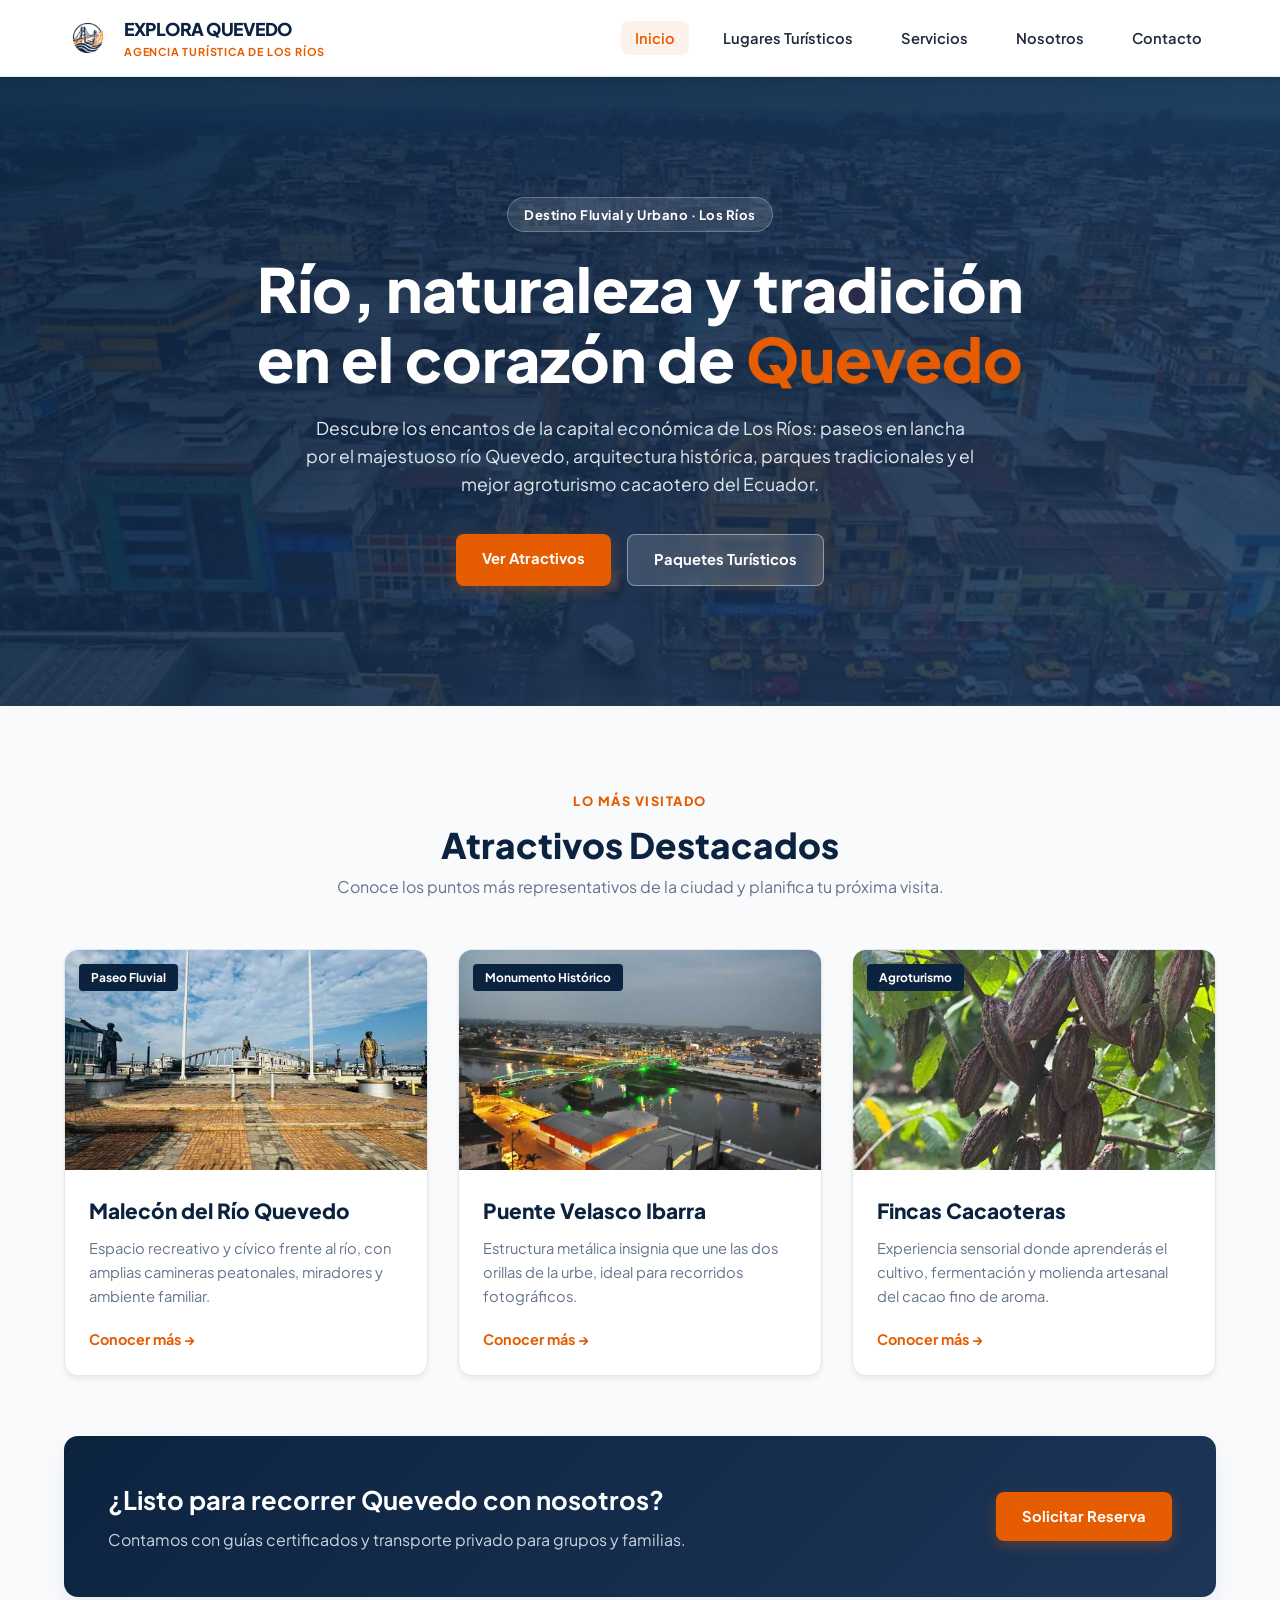
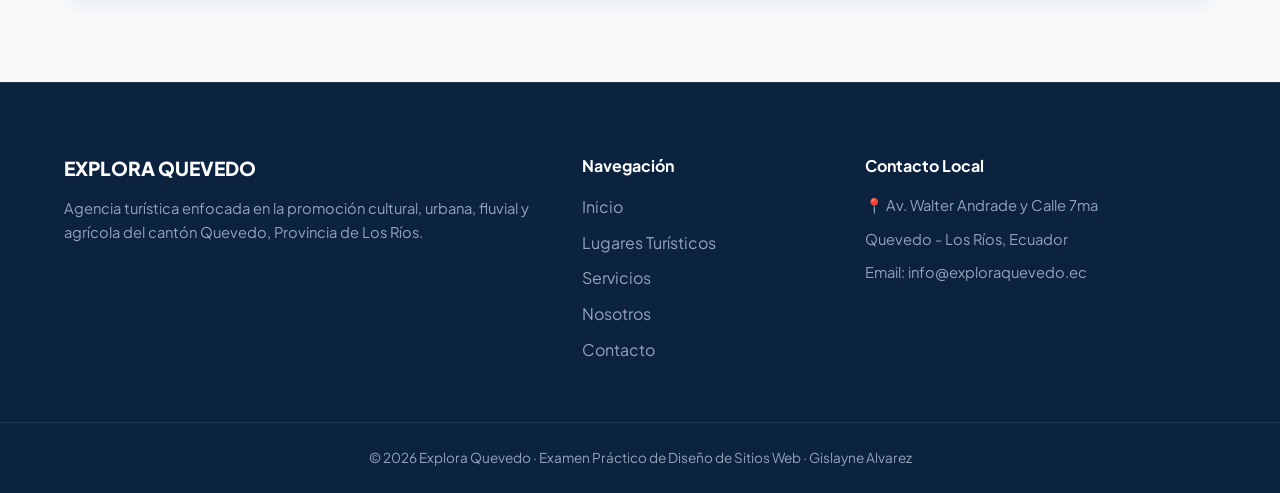
==== index.html @ 066ccd41 "Publicacion de pagina - Gislayne Alvarez" ====
<!DOCTYPE html>
<html lang="es">
<head>
  <meta charset="UTF-8">
  <meta name="viewport" content="width=device-width, initial-scale=1.0">
  <title>Explora Quevedo | Agencia de Turismo</title>
  <link rel="icon" type="image/png" href="images/logo.png">
  <link rel="stylesheet" href="css/styles.css">
  <link rel="preconnect" href="https://fonts.googleapis.com">
  <link rel="preconnect" href="https://fonts.gstatic.com" crossorigin>
  <link href="https://fonts.googleapis.com/css2?family=Plus+Jakarta+Sans:wght@400;500;600;700;800&display=swap" rel="stylesheet">
</head>
<body class="page-home">

  <!-- CABECERA PRINCIPAL Y MENÚ DE NAVEGACIÓN -->
  <header class="header-main">
    <div class="header-container">
      <a href="index.html" class="brand-link">
        <img src="images/logo.png" alt="Explora Quevedo Logo" class="brand-logo">
        <div class="brand-info">
          <span class="brand-title">EXPLORA QUEVEDO</span>
          <span class="brand-subtitle">AGENCIA TURÍSTICA DE LOS RÍOS</span>
        </div>
      </a>

      <nav class="nav-principal">
        <ul class="nav-list">
          <li><a href="index.html" class="nav-link active">Inicio</a></li>
          <li><a href="destinos.html" class="nav-link">Lugares Turísticos</a></li>
          <li><a href="servicios.html" class="nav-link">Servicios</a></li>
          <li><a href="nosotros.html" class="nav-link">Nosotros</a></li>
          <li><a href="contacto.html" class="nav-link">Contacto</a></li>
        </ul>
      </nav>
    </div>
  </header>

  <main>
    <!-- SECCIÓN HERO -->
    <section class="hero-section">
      <div class="hero-content">
        <span class="hero-tag">Destino Fluvial y Urbano · Los Ríos</span>
        <h1 class="hero-title">Río, naturaleza y tradición en el corazón de <span>Quevedo</span></h1>
        <p class="hero-description">
          Descubre los encantos de la capital económica de Los Ríos: paseos en lancha por el majestuoso río Quevedo, arquitectura histórica, parques tradicionales y el mejor agroturismo cacaotero del Ecuador.
        </p>
        <div class="hero-buttons">
          <a href="destinos.html" class="btn-primary">Ver Atractivos</a>
          <a href="servicios.html" class="btn-secondary">Paquetes Turísticos</a>
        </div>
      </div>
    </section>

    <!-- SECCIÓN DE ATRACTIVOS DESTACADOS -->
    <section class="featured-section">
      <div class="container">
        <div class="section-heading text-center">
          <span class="heading-tag">Lo más visitado</span>
          <h2>Atractivos Destacados</h2>
          <p>Conoce los puntos más representativos de la ciudad y planifica tu próxima visita.</p>
        </div>

        <div class="cards-grid">
          <!-- CARD 1 -->
          <article class="card-item">
            <div class="card-image-box">
              <img src="images/destino1.webp" alt="Malecón del Río Quevedo">
              <span class="badge-category">Paseo Fluvial</span>
            </div>
            <div class="card-body">
              <h3>Malecón del Río Quevedo</h3>
              <p>Espacio recreativo y cívico frente al río, con amplias camineras peatonales, miradores y ambiente familiar.</p>
              <a href="destinos.html" class="card-action-link">Conocer más &rarr;</a>
            </div>
          </article>

          <!-- CARD 2 -->
          <article class="card-item">
            <div class="card-image-box">
              <img src="images/destino2.webp" alt="Puente Velasco Ibarra">
              <span class="badge-category">Monumento Histórico</span>
            </div>
            <div class="card-body">
              <h3>Puente Velasco Ibarra</h3>
              <p>Estructura metálica insignia que une las dos orillas de la urbe, ideal para recorridos fotográficos.</p>
              <a href="destinos.html" class="card-action-link">Conocer más &rarr;</a>
            </div>
          </article>

          <!-- CARD 3 -->
          <article class="card-item">
            <div class="card-image-box">
              <img src="images/destino6.webp" alt="Fincas Cacaoteras">
              <span class="badge-category">Agroturismo</span>
            </div>
            <div class="card-body">
              <h3>Fincas Cacaoteras</h3>
              <p>Experiencia sensorial donde aprenderás el cultivo, fermentación y molienda artesanal del cacao fino de aroma.</p>
              <a href="destinos.html" class="card-action-link">Conocer más &rarr;</a>
            </div>
          </article>
        </div>

        <!-- LLAMADO A LA ACCIÓN (CTA) -->
        <div class="cta-banner">
          <div class="cta-text">
            <h3>¿Listo para recorrer Quevedo con nosotros?</h3>
            <p>Contamos con guías certificados y transporte privado para grupos y familias.</p>
          </div>
          <a href="contacto.html" class="btn-primary">Solicitar Reserva</a>
        </div>
      </div>
    </section>
  </main>

  <!-- PIE DE PÁGINA (FOOTER) -->
  <footer class="footer-main">
    <div class="container footer-grid">
      <div class="footer-col">
        <h4 class="footer-title">EXPLORA QUEVEDO</h4>
        <p>Agencia turística enfocada en la promoción cultural, urbana, fluvial y agrícola del cantón Quevedo, Provincia de Los Ríos.</p>
      </div>

      <div class="footer-col">
        <h5>Navegación</h5>
        <ul class="footer-links">
          <li><a href="index.html">Inicio</a></li>
          <li><a href="destinos.html">Lugares Turísticos</a></li>
          <li><a href="servicios.html">Servicios</a></li>
          <li><a href="nosotros.html">Nosotros</a></li>
          <li><a href="contacto.html">Contacto</a></li>
        </ul>
      </div>

      <div class="footer-col">
        <h5>Contacto Local</h5>
        <p>📍 Av. Walter Andrade y Calle 7ma</p>
        <p>Quevedo - Los Ríos, Ecuador</p>
        <p>Email: info@exploraquevedo.ec</p>
      </div>
    </div>

    <div class="footer-bottom">
      <div class="container">
        <p>&copy; 2026 Explora Quevedo · Examen Práctico de Diseño de Sitios Web · Gislayne Alvarez</p>
      </div>
    </div>
  </footer>

</body>
</html>
---- css/styles.css ----
/* ===================================================
   VARIABLES GLOBALES (EXPLORA QUEVEDO - TURISMO FLUVIAL)
   =================================================== */
:root {
  --primary-color: #0c2340;       /* Azul marino profundo fluvial */
  --primary-light: #1d3557;       /* Azul intermedio */
  --accent-color: #e65c00;        /* Naranja solar tropical */
  --accent-hover: #cf4f00;        /* Naranja oscuro para hover */
  --bg-page: #f8fafc;             /* Fondo gris claro limpio */
  --bg-white: #ffffff;            /* Blanco puro para tarjetas */
  --text-main: #1e293b;           /* Texto principal oscuro */
  --text-muted: #64748b;          /* Texto secundario atenuado */
  --border-color: #e2e8f0;        /* Bordes sutiles */
  --shadow-sm: 0 4px 6px -1px rgba(0, 0, 0, 0.07);
  --shadow-md: 0 10px 25px -3px rgba(12, 35, 64, 0.08);
  --shadow-lg: 0 20px 35px -4px rgba(12, 35, 64, 0.12);
  --radius-sm: 8px;
  --radius-md: 14px;
  --radius-lg: 20px;
  --font-family: 'Plus Jakarta Sans', system-ui, -apple-system, sans-serif;
  --transition: all 0.3s cubic-bezier(0.2, 0.8, 0.2, 1);
}

/* ===================================================
   RESET Y MODELO DE CAJA (BOX MODEL)
   =================================================== */
*, *::before, *::after {
  box-sizing: border-box;
  margin: 0;
  padding: 0;
}

html {
  scroll-behavior: smooth;
}

body {
  font-family: var(--font-family);
  background-color: var(--bg-page);
  color: var(--text-main);
  line-height: 1.6;
  overflow-x: hidden;
}

img {
  max-width: 100%;
  height: auto;
  display: block;
}

a {
  text-decoration: none;
  color: inherit;
  transition: var(--transition);
}

ul {
  list-style: none;
}

.container {
  width: 90%;
  max-width: 1200px;
  margin-left: auto;
  margin-right: auto;
}

.text-center {
  text-align: center;
}

/* ===================================================
   ENCABEZADO Y NAVEGACIÓN (FLEXBOX)
   =================================================== */
.header-main {
  background-color: var(--bg-white);
  border-bottom: 1px solid var(--border-color);
  position: sticky;
  top: 0;
  z-index: 1000;
  box-shadow: var(--shadow-sm);
}

.header-container {
  max-width: 1200px;
  margin: 0 auto;
  padding: 14px 24px;
  display: flex;
  justify-content: space-between;
  align-items: center;
}

.brand-link {
  display: flex;
  align-items: center;
  gap: 12px;
}

.brand-logo {
  width: 48px;
  height: 48px;
  object-fit: contain;
  transition: transform 0.3s ease;
}

.brand-link:hover .brand-logo {
  transform: scale(1.08) rotate(-2deg);
}

.brand-info {
  display: flex;
  flex-direction: column;
}

.brand-title {
  font-size: 1.1rem;
  font-weight: 800;
  color: var(--primary-color);
  letter-spacing: -0.5px;
}

.brand-subtitle {
  font-size: 0.68rem;
  font-weight: 700;
  color: var(--accent-color);
  letter-spacing: 0.8px;
}

.nav-list {
  display: flex;
  align-items: center;
  gap: 20px;
}

.nav-link {
  font-size: 0.92rem;
  font-weight: 600;
  color: var(--text-main);
  padding: 8px 14px;
  border-radius: var(--radius-sm);
}

.nav-link:hover,
.nav-link.active {
  color: var(--accent-color);
  background-color: rgba(230, 92, 0, 0.08);
}

/* ===================================================
   BOTONES REUTILIZABLES
   =================================================== */
.btn-primary {
  display: inline-block;
  background-color: var(--accent-color);
  color: var(--bg-white);
  font-weight: 700;
  font-size: 0.92rem;
  padding: 13px 26px;
  border-radius: var(--radius-sm);
  border: none;
  cursor: pointer;
  box-shadow: 0 4px 14px rgba(230, 92, 0, 0.3);
  transition: var(--transition);
}

.btn-primary:hover {
  background-color: var(--accent-hover);
  transform: translateY(-2px);
  box-shadow: 0 6px 18px rgba(230, 92, 0, 0.4);
}

.btn-secondary {
  display: inline-block;
  background-color: rgba(255, 255, 255, 0.15);
  color: var(--bg-white);
  border: 1px solid rgba(255, 255, 255, 0.4);
  font-weight: 700;
  font-size: 0.92rem;
  padding: 13px 26px;
  border-radius: var(--radius-sm);
  backdrop-filter: blur(6px);
  transition: var(--transition);
}

.btn-secondary:hover {
  background-color: var(--bg-white);
  color: var(--primary-color);
  transform: translateY(-2px);
}

.btn-block {
  width: 100%;
  text-align: center;
}

/* ===================================================
   HERO EN INDEX (PÁGINA 1)
   =================================================== */
.hero-section {
  position: relative;
  background: 
    linear-gradient(135deg, rgba(12, 35, 64, 0.9) 0%, rgba(29, 53, 87, 0.85) 100%),
    url('../images/hero.webp') center/cover no-repeat;
  color: var(--bg-white);
  padding: 120px 20px;
  text-align: center;
  display: flex;
  justify-content: center;
  align-items: center;
}

.hero-content {
  max-width: 820px;
}

.hero-tag {
  display: inline-block;
  background-color: rgba(255, 255, 255, 0.12);
  border: 1px solid rgba(255, 255, 255, 0.25);
  padding: 6px 16px;
  border-radius: 30px;
  font-size: 0.82rem;
  font-weight: 700;
  letter-spacing: 0.5px;
  margin-bottom: 22px;
}

.hero-title {
  font-size: clamp(2.4rem, 5vw, 3.8rem);
  font-weight: 800;
  line-height: 1.15;
  margin-bottom: 20px;
}

.hero-title span {
  color: var(--accent-color);
}

.hero-description {
  font-size: 1.1rem;
  color: #e2e8f0;
  max-width: 680px;
  margin: 0 auto 36px auto;
}

.hero-buttons {
  display: flex;
  gap: 16px;
  justify-content: center;
  flex-wrap: wrap;
}

/* ===================================================
   SECCIONES Y ENCABEZADOS COMUNES
   =================================================== */
.page-banner {
  background: linear-gradient(135deg, var(--primary-color), var(--primary-light));
  color: var(--bg-white);
  padding: 70px 20px;
}

.page-banner h1 {
  font-size: clamp(2rem, 4vw, 2.8rem);
  font-weight: 800;
  margin: 8px 0 12px 0;
}

.page-banner p {
  color: #cbd5e1;
  max-width: 680px;
  margin: 0 auto;
  font-size: 1rem;
}

.section-heading {
  margin-bottom: 50px;
}

.heading-tag {
  font-size: 0.8rem;
  font-weight: 800;
  text-transform: uppercase;
  letter-spacing: 1.5px;
  color: var(--accent-color);
  display: block;
  margin-bottom: 6px;
}

.section-heading h2 {
  font-size: 2.2rem;
  font-weight: 800;
  color: var(--primary-color);
}

.section-heading p {
  color: var(--text-muted);
  font-size: 1rem;
}

/* ===================================================
   TARJETAS DESTACADAS EN INDEX (GRID)
   =================================================== */
.featured-section {
  padding: 85px 0;
}

.cards-grid {
  display: grid;
  grid-template-columns: repeat(auto-fit, minmax(320px, 1fr));
  gap: 30px;
  margin-bottom: 60px;
}

.card-item {
  background-color: var(--bg-white);
  border-radius: var(--radius-md);
  border: 1px solid var(--border-color);
  overflow: hidden;
  box-shadow: var(--shadow-sm);
  display: flex;
  flex-direction: column;
  transition: var(--transition);
}

.card-item:hover {
  transform: translateY(-6px);
  box-shadow: var(--shadow-md);
}

.card-image-box {
  height: 220px;
  position: relative;
  overflow: hidden;
}

.card-image-box img {
  width: 100%;
  height: 100%;
  object-fit: cover;
  transition: transform 0.4s ease;
}

.card-item:hover .card-image-box img {
  transform: scale(1.06);
}

.badge-category {
  position: absolute;
  top: 14px;
  left: 14px;
  background-color: var(--primary-color);
  color: var(--bg-white);
  font-size: 0.75rem;
  font-weight: 700;
  padding: 4px 12px;
  border-radius: 4px;
}

.card-body {
  padding: 24px;
  display: flex;
  flex-direction: column;
  flex-grow: 1;
}

.card-body h3 {
  font-size: 1.3rem;
  font-weight: 800;
  color: var(--primary-color);
  margin-bottom: 10px;
}

.card-body p {
  font-size: 0.92rem;
  color: var(--text-muted);
  margin-bottom: 20px;
  flex-grow: 1;
}

.card-action-link {
  font-weight: 700;
  font-size: 0.9rem;
  color: var(--accent-color);
  align-self: flex-start;
}

.card-action-link:hover {
  transform: translateX(4px);
}

/* BANNER CTA */
.cta-banner {
  background: linear-gradient(135deg, var(--primary-color), var(--primary-light));
  color: var(--bg-white);
  border-radius: var(--radius-md);
  padding: 44px;
  display: flex;
  justify-content: space-between;
  align-items: center;
  flex-wrap: wrap;
  gap: 20px;
  box-shadow: var(--shadow-md);
}

.cta-text h3 {
  font-size: 1.6rem;
  margin-bottom: 6px;
}

.cta-text p {
  color: #cbd5e1;
}

/* ===================================================
   DESTINOS (PÁGINA 2 - DESTINOS.HTML)
   =================================================== */
.places-section {
  padding: 85px 0;
}

.destinations-grid {
  display: grid;
  grid-template-columns: repeat(auto-fit, minmax(330px, 1fr));
  gap: 32px;
}

.destination-card {
  background-color: var(--bg-white);
  border-radius: var(--radius-md);
  border: 1px solid var(--border-color);
  overflow: hidden;
  box-shadow: var(--shadow-sm);
  display: flex;
  flex-direction: column;
  transition: var(--transition);
}

.destination-card:hover {
  transform: translateY(-6px);
  box-shadow: var(--shadow-md);
}

.dest-image-wrap {
  height: 230px;
  position: relative;
  overflow: hidden;
}

.dest-image-wrap img {
  width: 100%;
  height: 100%;
  object-fit: cover;
  transition: transform 0.4s ease;
}

.destination-card:hover .dest-image-wrap img {
  transform: scale(1.06);
}

.dest-badge {
  position: absolute;
  top: 14px;
  left: 14px;
  background-color: rgba(12, 35, 64, 0.88);
  color: var(--bg-white);
  font-size: 0.75rem;
  font-weight: 700;
  padding: 4px 10px;
  border-radius: 4px;
}

.dest-body {
  padding: 26px;
  display: flex;
  flex-direction: column;
  flex-grow: 1;
}

.dest-body h3 {
  font-size: 1.3rem;
  font-weight: 800;
  color: var(--primary-color);
  margin-bottom: 6px;
}

.dest-location {
  font-size: 0.85rem;
  color: var(--accent-color);
  margin-bottom: 12px;
}

.dest-desc {
  font-size: 0.92rem;
  color: var(--text-muted);
  line-height: 1.6;
  margin-bottom: 16px;
}

.dest-activity {
  background-color: #f1f5f9;
  border-left: 3px solid var(--primary-color);
  padding: 12px 14px;
  border-radius: 0 var(--radius-sm) var(--radius-sm) 0;
  font-size: 0.86rem;
  color: var(--text-main);
  margin-bottom: 22px;
}

.dest-btn {
  align-self: flex-start;
  padding: 10px 20px;
}

/* ===================================================
   SERVICIOS / PAQUETES (PÁGINA 3 - SERVICIOS.HTML)
   =================================================== */
.pricing-section {
  padding: 85px 0;
}

.services-grid {
  display: grid;
  grid-template-columns: repeat(auto-fit, minmax(260px, 1fr));
  gap: 28px;
}

.service-card {
  background-color: var(--bg-white);
  border-radius: var(--radius-md);
  border: 1px solid var(--border-color);
  box-shadow: var(--shadow-sm);
  display: flex;
  flex-direction: column;
  overflow: hidden;
  position: relative;
  transition: var(--transition);
}

.service-card:hover {
  transform: translateY(-8px);
  box-shadow: var(--shadow-lg);
}

.service-card.featured {
  border: 2px solid var(--accent-color);
}

.service-badge {
  position: absolute;
  top: 15px;
  right: -32px;
  background-color: var(--accent-color);
  color: var(--bg-white);
  font-size: 0.72rem;
  font-weight: 800;
  padding: 4px 34px;
  transform: rotate(45deg);
}

.service-header {
  padding: 30px 24px 20px 24px;
  border-bottom: 1px solid var(--border-color);
}

.service-category {
  font-size: 0.75rem;
  font-weight: 800;
  color: var(--accent-color);
  text-transform: uppercase;
  letter-spacing: 0.5px;
}

.service-header h3 {
  font-size: 1.28rem;
  font-weight: 800;
  color: var(--primary-color);
  margin: 6px 0 12px 0;
}

.price-box {
  display: flex;
  align-items: baseline;
  gap: 2px;
}

.price-box .currency {
  font-size: 1.2rem;
  font-weight: 700;
  color: var(--primary-color);
}

.price-box .amount {
  font-size: 2.2rem;
  font-weight: 800;
  color: var(--primary-color);
}

.price-box .unit {
  font-size: 0.85rem;
  color: var(--text-muted);
}

.service-body {
  padding: 24px;
  display: flex;
  flex-direction: column;
  flex-grow: 1;
  justify-content: space-between;
}

.service-desc {
  font-size: 0.88rem;
  color: var(--text-muted);
  margin-bottom: 20px;
}

.service-features {
  margin-bottom: 26px;
}

.service-features li {
  font-size: 0.88rem;
  margin-bottom: 10px;
  padding-left: 20px;
  position: relative;
}

.service-features li::before {
  content: '✓';
  position: absolute;
  left: 0;
  color: var(--accent-color);
  font-weight: 800;
}

.service-btn {
  display: block;
  text-align: center;
}

/* ===================================================
   NOSOTROS (PÁGINA 4 - NOSOTROS.HTML)
   =================================================== */
.about-section {
  padding: 85px 0;
}

.history-block {
  max-width: 860px;
  margin: 0 auto 65px auto;
  background-color: var(--bg-white);
  padding: 40px;
  border-radius: var(--radius-md);
  border: 1px solid var(--border-color);
  box-shadow: var(--shadow-sm);
}

.history-block h2 {
  font-size: 2.2rem;
  color: var(--primary-color);
  margin: 6px 0 18px 0;
}

.history-block p {
  color: var(--text-muted);
  font-size: 1rem;
  line-height: 1.7;
  margin-bottom: 16px;
}

.history-block p:last-child {
  margin-bottom: 0;
}

.pillars-grid {
  display: grid;
  grid-template-columns: repeat(auto-fit, minmax(300px, 1fr));
  gap: 30px;
}

.pillar-card {
  background-color: var(--bg-white);
  border-radius: var(--radius-md);
  border: 1px solid var(--border-color);
  padding: 35px 28px;
  box-shadow: var(--shadow-sm);
  transition: var(--transition);
}

.pillar-card:hover {
  transform: translateY(-5px);
  box-shadow: var(--shadow-md);
}

.pillar-icon {
  font-size: 2.2rem;
  margin-bottom: 14px;
}

.pillar-card h3 {
  font-size: 1.3rem;
  font-weight: 800;
  color: var(--primary-color);
  margin-bottom: 10px;
}

.pillar-card p {
  color: var(--text-muted);
  font-size: 0.92rem;
}

.values-list li {
  font-size: 0.9rem;
  margin-bottom: 8px;
  color: var(--text-muted);
}

.reasons-section {
  padding: 85px 0;
  background-color: var(--bg-white);
  border-top: 1px solid var(--border-color);
}

.reasons-grid {
  display: grid;
  grid-template-columns: repeat(auto-fit, minmax(240px, 1fr));
  gap: 25px;
}

.reason-card {
  background-color: var(--bg-page);
  padding: 30px 24px;
  border-radius: var(--radius-md);
  border: 1px solid var(--border-color);
  transition: var(--transition);
}

.reason-card:hover {
  border-color: var(--accent-color);
  transform: translateY(-4px);
}

.reason-number {
  font-size: 2rem;
  font-weight: 800;
  color: var(--accent-color);
  display: block;
  margin-bottom: 8px;
}

.reason-card h4 {
  font-size: 1.15rem;
  color: var(--primary-color);
  margin-bottom: 8px;
}

.reason-card p {
  font-size: 0.88rem;
  color: var(--text-muted);
}

/* ===================================================
   CONTACTO (PÁGINA 5 - CONTACTO.HTML)
   =================================================== */
.contact-section {
  padding: 85px 0;
}

.contact-grid {
  display: grid;
  grid-template-columns: 0.85fr 1.15fr;
  gap: 45px;
  align-items: flex-start;
}

.contact-info-panel h2 {
  font-size: 2.2rem;
  color: var(--primary-color);
  margin: 6px 0 14px 0;
}

.contact-info-panel p {
  color: var(--text-muted);
  font-size: 0.98rem;
  margin-bottom: 30px;
}

.info-card {
  background-color: var(--bg-white);
  padding: 18px 20px;
  border-radius: var(--radius-sm);
  border: 1px solid var(--border-color);
  margin-bottom: 16px;
  display: flex;
  gap: 16px;
  align-items: center;
  box-shadow: var(--shadow-sm);
}

.info-icon {
  font-size: 1.5rem;
}

.info-content strong {
  display: block;
  font-size: 0.88rem;
  color: var(--primary-color);
}

.info-content p {
  margin-bottom: 0;
  font-size: 0.9rem;
}

.form-container {
  background-color: var(--bg-white);
  border-radius: var(--radius-md);
  border: 1px solid var(--border-color);
  padding: 40px;
  box-shadow: var(--shadow-md);
}

.form-row {
  display: flex;
  gap: 20px;
}

.form-group {
  margin-bottom: 20px;
  flex: 1;
}

.form-group label {
  display: block;
  font-size: 0.88rem;
  font-weight: 700;
  margin-bottom: 8px;
  color: var(--primary-color);
}

/* SELECTORES Y PSEUDOCLASES :FOCUS EXIGIDOS */
.form-group input,
.form-group select,
.form-group textarea {
  width: 100%;
  padding: 12px 16px;
  border: 1px solid var(--border-color);
  border-radius: var(--radius-sm);
  font-family: var(--font-family);
  font-size: 0.92rem;
  background-color: #fafbfc;
  transition: var(--transition);
}

.form-group input:focus,
.form-group select:focus,
.form-group textarea:focus {
  outline: none;
  border-color: var(--accent-color);
  background-color: var(--bg-white);
  box-shadow: 0 0 0 3px rgba(230, 92, 0, 0.15);
}

/* MENSAJE DE ÉXITO */
.alert-success {
  text-align: center;
  padding: 20px 10px;
  animation: fadeIn 0.3s ease;
}

@keyframes fadeIn {
  from { opacity: 0; transform: translateY(6px); }
  to { opacity: 1; transform: translateY(0); }
}

.success-icon {
  font-size: 2.8rem;
  color: #10b981;
  margin-bottom: 8px;
}

.alert-success h3 {
  font-size: 1.6rem;
  color: var(--primary-color);
  margin-bottom: 8px;
}

.alert-success p {
  color: var(--text-muted);
  font-size: 0.95rem;
}

.summary-box {
  background-color: #ecfdf5;
  border-left: 4px solid #10b981;
  padding: 16px;
  margin: 22px 0;
  text-align: left;
  border-radius: 4px;
}

.summary-box p {
  color: #065f46;
  font-size: 0.92rem;
}

.small-notice {
  font-size: 0.85rem !important;
  margin-bottom: 24px;
}

/* ===================================================
   PIE DE PÁGINA (FOOTER)
   =================================================== */
.footer-main {
  background-color: var(--primary-color);
  color: #94a3b8;
  padding: 70px 0 0 0;
  border-top: 1px solid rgba(255, 255, 255, 0.08);
}

.footer-grid {
  display: grid;
  grid-template-columns: 2fr 1fr 1.5fr;
  gap: 50px;
  padding-bottom: 50px;
}

.footer-title {
  color: var(--bg-white);
  font-size: 1.2rem;
  font-weight: 800;
  margin-bottom: 14px;
}

.footer-col h5 {
  color: var(--bg-white);
  font-size: 1rem;
  font-weight: 700;
  margin-bottom: 16px;
}

.footer-links li {
  margin-bottom: 10px;
}

.footer-links a:hover {
  color: var(--accent-color);
  padding-left: 4px;
}

.footer-col p {
  font-size: 0.92rem;
  margin-bottom: 10px;
}

.footer-bottom {
  border-top: 1px solid rgba(255, 255, 255, 0.08);
  padding: 24px 0;
  text-align: center;
  font-size: 0.85rem;
}

/* ===================================================
   DISEÑO RESPONSIVE (MEDIA QUERIES OBLIGATORIAS)
   =================================================== */
@media (max-width: 900px) {
  .header-container {
    flex-direction: column;
    gap: 16px;
  }

  .nav-list {
    flex-wrap: wrap;
    justify-content: center;
    gap: 10px;
  }

  .contact-grid {
    grid-template-columns: 1fr;
  }

  .form-row {
    flex-direction: column;
    gap: 0;
  }

  .footer-grid {
    grid-template-columns: 1fr;
    text-align: center;
  }
}

@media (max-width: 600px) {
  .hero-title {
    font-size: 2.2rem;
  }

  .hero-buttons {
    flex-direction: column;
  }

  .cta-banner {
    flex-direction: column;
    text-align: center;
  }

  .form-container {
    padding: 24px;
  }
}
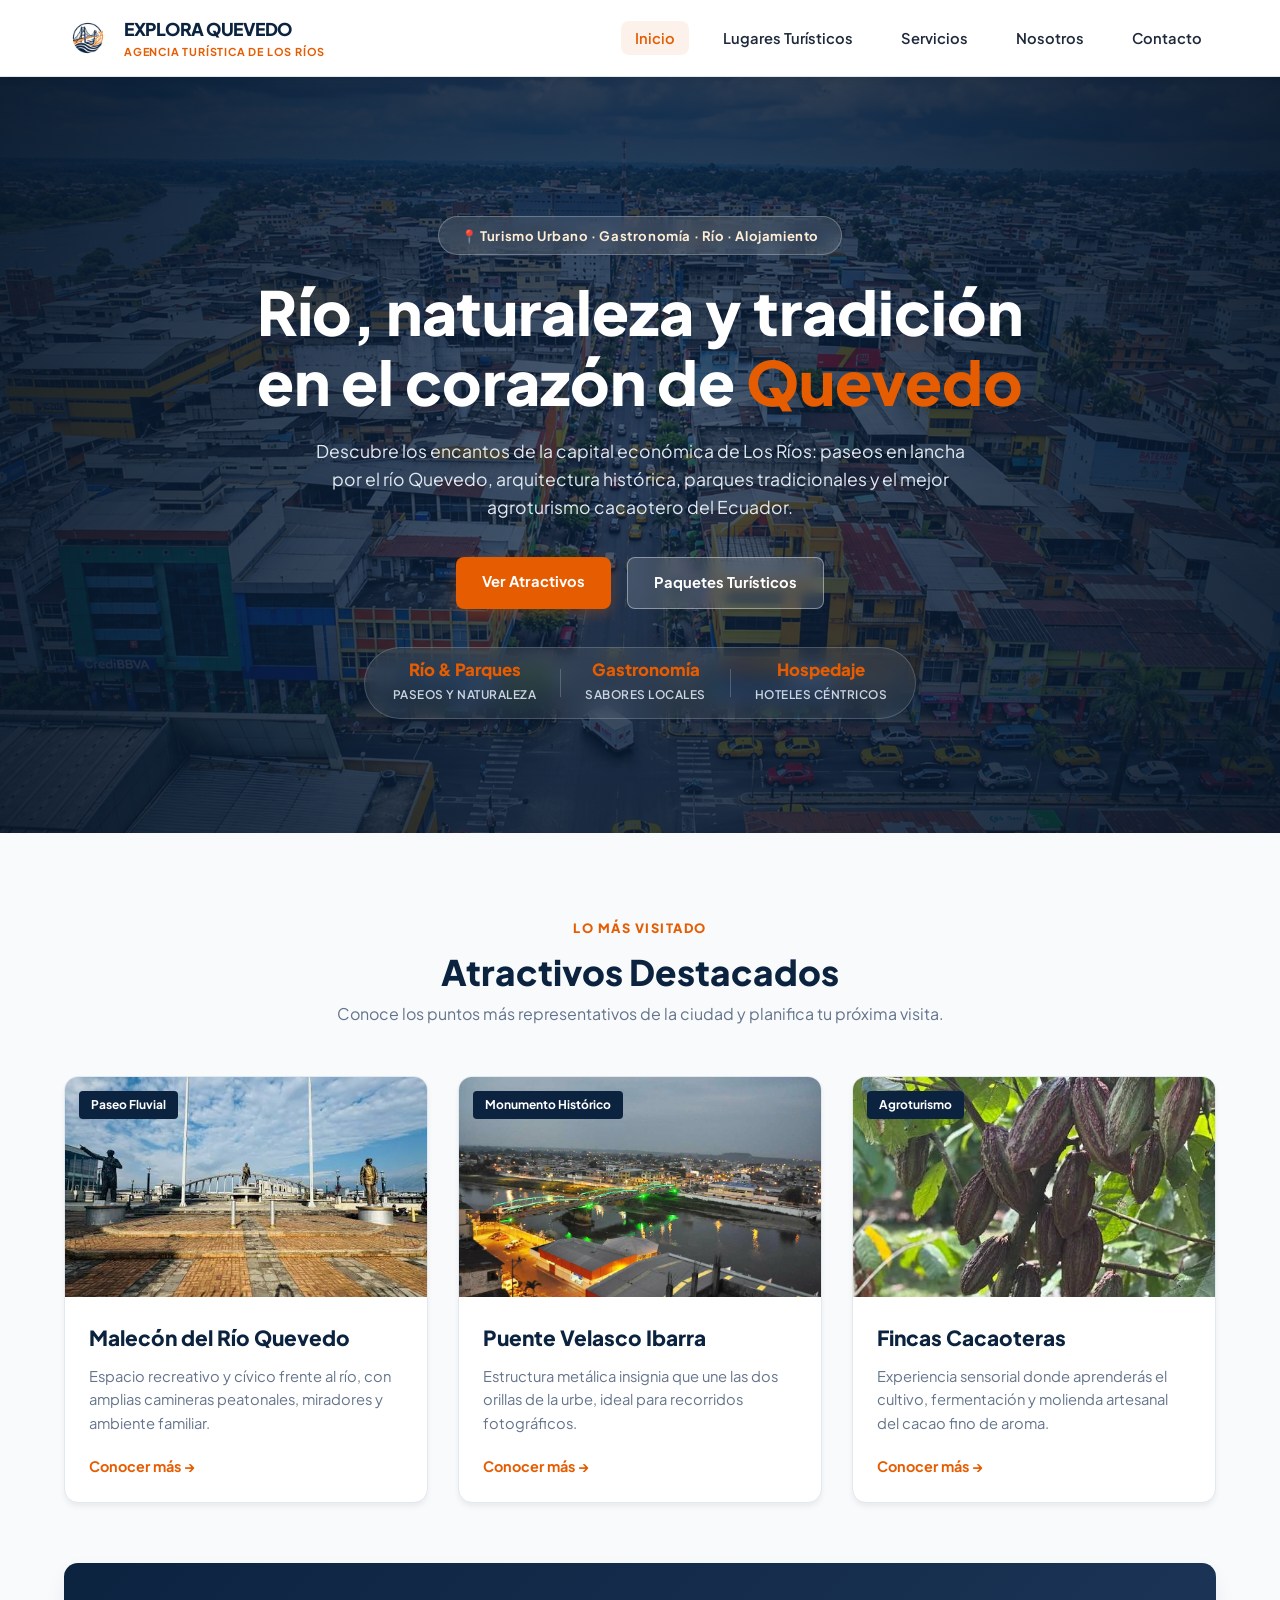
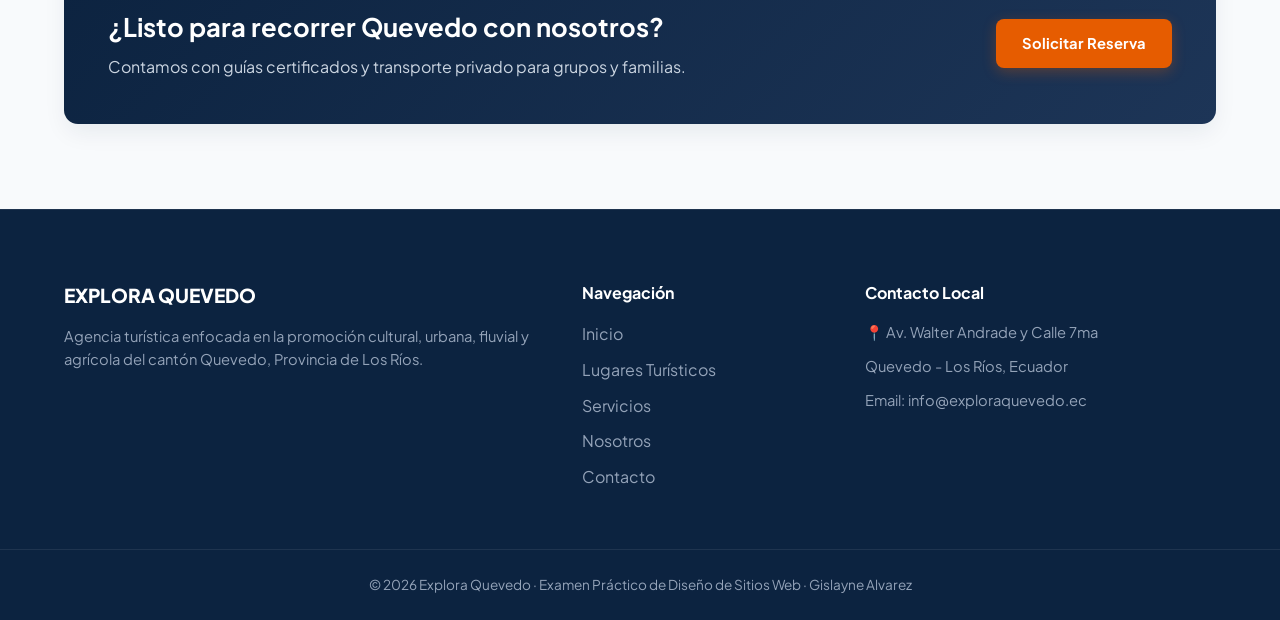
==== commit 0b683da8: "MEJORA DE PAGINA" ====
--- a/index.html
+++ b/index.html
@@ -12,7 +12,6 @@
 </head>
 <body class="page-home">
 
-  <!-- CABECERA PRINCIPAL Y MENÚ DE NAVEGACIÓN -->
   <header class="header-main">
     <div class="header-container">
       <a href="index.html" class="brand-link">
@@ -36,22 +35,37 @@
   </header>
 
   <main>
-    <!-- SECCIÓN HERO -->
     <section class="hero-section">
       <div class="hero-content">
-        <span class="hero-tag">Destino Fluvial y Urbano · Los Ríos</span>
+        <span class="hero-tag">📍 Turismo Urbano · Gastronomía · Río · Alojamiento</span>
         <h1 class="hero-title">Río, naturaleza y tradición en el corazón de <span>Quevedo</span></h1>
         <p class="hero-description">
-          Descubre los encantos de la capital económica de Los Ríos: paseos en lancha por el majestuoso río Quevedo, arquitectura histórica, parques tradicionales y el mejor agroturismo cacaotero del Ecuador.
+          Descubre los encantos de la capital económica de Los Ríos: paseos en lancha por el río Quevedo, arquitectura histórica, parques tradicionales y el mejor agroturismo cacaotero del Ecuador.
         </p>
         <div class="hero-buttons">
           <a href="destinos.html" class="btn-primary">Ver Atractivos</a>
           <a href="servicios.html" class="btn-secondary">Paquetes Turísticos</a>
         </div>
+
+        <div class="hero-stats-strip">
+          <div class="stat-pill">
+            <strong>Río & Parques</strong>
+            <span>Paseos y Naturaleza</span>
+          </div>
+          <div class="stat-separator"></div>
+          <div class="stat-pill">
+            <strong>Gastronomía</strong>
+            <span>Sabores Locales</span>
+          </div>
+          <div class="stat-separator"></div>
+          <div class="stat-pill">
+            <strong>Hospedaje</strong>
+            <span>Hoteles Céntricos</span>
+          </div>
+        </div>
       </div>
     </section>
 
-    <!-- SECCIÓN DE ATRACTIVOS DESTACADOS -->
     <section class="featured-section">
       <div class="container">
         <div class="section-heading text-center">
@@ -61,7 +75,6 @@
         </div>
 
         <div class="cards-grid">
-          <!-- CARD 1 -->
           <article class="card-item">
             <div class="card-image-box">
               <img src="images/destino1.webp" alt="Malecón del Río Quevedo">
@@ -74,7 +87,6 @@
             </div>
           </article>
 
-          <!-- CARD 2 -->
           <article class="card-item">
             <div class="card-image-box">
               <img src="images/destino2.webp" alt="Puente Velasco Ibarra">
@@ -87,7 +99,6 @@
             </div>
           </article>
 
-          <!-- CARD 3 -->
           <article class="card-item">
             <div class="card-image-box">
               <img src="images/destino6.webp" alt="Fincas Cacaoteras">
@@ -101,7 +112,6 @@
           </article>
         </div>
 
-        <!-- LLAMADO A LA ACCIÓN (CTA) -->
         <div class="cta-banner">
           <div class="cta-text">
             <h3>¿Listo para recorrer Quevedo con nosotros?</h3>
@@ -113,7 +123,6 @@
     </section>
   </main>
 
-  <!-- PIE DE PÁGINA (FOOTER) -->
   <footer class="footer-main">
     <div class="container footer-grid">
       <div class="footer-col">
--- a/css/styles.css
+++ b/css/styles.css
@@ -1,16 +1,16 @@
 /* ===================================================
-   VARIABLES GLOBALES (EXPLORA QUEVEDO - TURISMO FLUVIAL)
+   VARIABLES GLOBALES (EXPLORA QUEVEDO)
    =================================================== */
 :root {
-  --primary-color: #0c2340;       /* Azul marino profundo fluvial */
-  --primary-light: #1d3557;       /* Azul intermedio */
-  --accent-color: #e65c00;        /* Naranja solar tropical */
-  --accent-hover: #cf4f00;        /* Naranja oscuro para hover */
-  --bg-page: #f8fafc;             /* Fondo gris claro limpio */
-  --bg-white: #ffffff;            /* Blanco puro para tarjetas */
-  --text-main: #1e293b;           /* Texto principal oscuro */
-  --text-muted: #64748b;          /* Texto secundario atenuado */
-  --border-color: #e2e8f0;        /* Bordes sutiles */
+  --primary-color: #0c2340;
+  --primary-light: #1d3557;
+  --accent-color: #e65c00;
+  --accent-hover: #cf4f00;
+  --bg-page: #f8fafc;
+  --bg-white: #ffffff;
+  --text-main: #1e293b;
+  --text-muted: #64748b;
+  --border-color: #e2e8f0;
   --shadow-sm: 0 4px 6px -1px rgba(0, 0, 0, 0.07);
   --shadow-md: 0 10px 25px -3px rgba(12, 35, 64, 0.08);
   --shadow-lg: 0 20px 35px -4px rgba(12, 35, 64, 0.12);
@@ -21,9 +21,7 @@
   --transition: all 0.3s cubic-bezier(0.2, 0.8, 0.2, 1);
 }
 
-/* ===================================================
-   RESET Y MODELO DE CAJA (BOX MODEL)
-   =================================================== */
+/* RESET & MODELO DE CAJA */
 *, *::before, *::after {
   box-sizing: border-box;
   margin: 0;
@@ -69,9 +67,7 @@
   text-align: center;
 }
 
-/* ===================================================
-   ENCABEZADO Y NAVEGACIÓN (FLEXBOX)
-   =================================================== */
+/* ENCABEZADO Y NAVEGACIÓN */
 .header-main {
   background-color: var(--bg-white);
   border-bottom: 1px solid var(--border-color);
@@ -146,9 +142,7 @@
   background-color: rgba(230, 92, 0, 0.08);
 }
 
-/* ===================================================
-   BOTONES REUTILIZABLES
-   =================================================== */
+/* BOTONES */
 .btn-primary {
   display: inline-block;
   background-color: var(--accent-color);
@@ -193,16 +187,15 @@
   text-align: center;
 }
 
-/* ===================================================
-   HERO EN INDEX (PÁGINA 1)
-   =================================================== */
+/* HERO */
 .hero-section {
   position: relative;
   background: 
-    linear-gradient(135deg, rgba(12, 35, 64, 0.9) 0%, rgba(29, 53, 87, 0.85) 100%),
+    radial-gradient(circle at center, rgba(12, 35, 64, 0.72) 0%, rgba(8, 22, 40, 0.94) 100%),
     url('../images/hero.webp') center/cover no-repeat;
   color: var(--bg-white);
-  padding: 120px 20px;
+  padding: 130px 20px 105px 20px;
+  min-height: 84vh;
   text-align: center;
   display: flex;
   justify-content: center;
@@ -214,14 +207,17 @@
 }
 
 .hero-tag {
-  display: inline-block;
-  background-color: rgba(255, 255, 255, 0.12);
+  display: inline-flex;
+  align-items: center;
+  background: rgba(255, 255, 255, 0.12);
   border: 1px solid rgba(255, 255, 255, 0.25);
-  padding: 6px 16px;
+  backdrop-filter: blur(8px);
+  padding: 8px 22px;
   border-radius: 30px;
   font-size: 0.82rem;
   font-weight: 700;
-  letter-spacing: 0.5px;
+  letter-spacing: 0.6px;
+  color: #ffedd5;
   margin-bottom: 22px;
 }
 
@@ -250,9 +246,46 @@
   flex-wrap: wrap;
 }
 
-/* ===================================================
-   SECCIONES Y ENCABEZADOS COMUNES
-   =================================================== */
+.hero-stats-strip {
+  display: inline-flex;
+  align-items: center;
+  justify-content: center;
+  background: rgba(255, 255, 255, 0.08);
+  border: 1px solid rgba(255, 255, 255, 0.18);
+  backdrop-filter: blur(10px);
+  padding: 12px 28px;
+  border-radius: 40px;
+  margin-top: 38px;
+  gap: 24px;
+}
+
+.stat-pill {
+  text-align: center;
+}
+
+.stat-pill strong {
+  display: block;
+  font-size: 1.05rem;
+  font-weight: 800;
+  color: var(--accent-color);
+  line-height: 1.2;
+}
+
+.stat-pill span {
+  font-size: 0.74rem;
+  color: #cbd5e1;
+  font-weight: 600;
+  text-transform: uppercase;
+  letter-spacing: 0.5px;
+}
+
+.stat-separator {
+  width: 1px;
+  height: 28px;
+  background-color: rgba(255, 255, 255, 0.2);
+}
+
+/* ENCABEZADOS DE PÁGINA */
 .page-banner {
   background: linear-gradient(135deg, var(--primary-color), var(--primary-light));
   color: var(--bg-white);
@@ -297,9 +330,7 @@
   font-size: 1rem;
 }
 
-/* ===================================================
-   TARJETAS DESTACADAS EN INDEX (GRID)
-   =================================================== */
+/* CARDS EN INDEX */
 .featured-section {
   padding: 85px 0;
 }
@@ -411,9 +442,7 @@
   color: #cbd5e1;
 }
 
-/* ===================================================
-   DESTINOS (PÁGINA 2 - DESTINOS.HTML)
-   =================================================== */
+/* DESTINOS */
 .places-section {
   padding: 85px 0;
 }
@@ -511,9 +540,7 @@
   padding: 10px 20px;
 }
 
-/* ===================================================
-   SERVICIOS / PAQUETES (PÁGINA 3 - SERVICIOS.HTML)
-   =================================================== */
+/* SERVICIOS / PAQUETES */
 .pricing-section {
   padding: 85px 0;
 }
@@ -638,9 +665,7 @@
   text-align: center;
 }
 
-/* ===================================================
-   NOSOTROS (PÁGINA 4 - NOSOTROS.HTML)
-   =================================================== */
+/* NOSOTROS */
 .about-section {
   padding: 85px 0;
 }
@@ -759,9 +784,7 @@
   color: var(--text-muted);
 }
 
-/* ===================================================
-   CONTACTO (PÁGINA 5 - CONTACTO.HTML)
-   =================================================== */
+/* CONTACTO */
 .contact-section {
   padding: 85px 0;
 }
@@ -838,7 +861,6 @@
   color: var(--primary-color);
 }
 
-/* SELECTORES Y PSEUDOCLASES :FOCUS EXIGIDOS */
 .form-group input,
 .form-group select,
 .form-group textarea {
@@ -909,9 +931,7 @@
   margin-bottom: 24px;
 }
 
-/* ===================================================
-   PIE DE PÁGINA (FOOTER)
-   =================================================== */
+/* FOOTER */
 .footer-main {
   background-color: var(--primary-color);
   color: #94a3b8;
@@ -961,9 +981,7 @@
   font-size: 0.85rem;
 }
 
-/* ===================================================
-   DISEÑO RESPONSIVE (MEDIA QUERIES OBLIGATORIAS)
-   =================================================== */
+/* RESPONSIVE */
 @media (max-width: 900px) {
   .header-container {
     flex-direction: column;
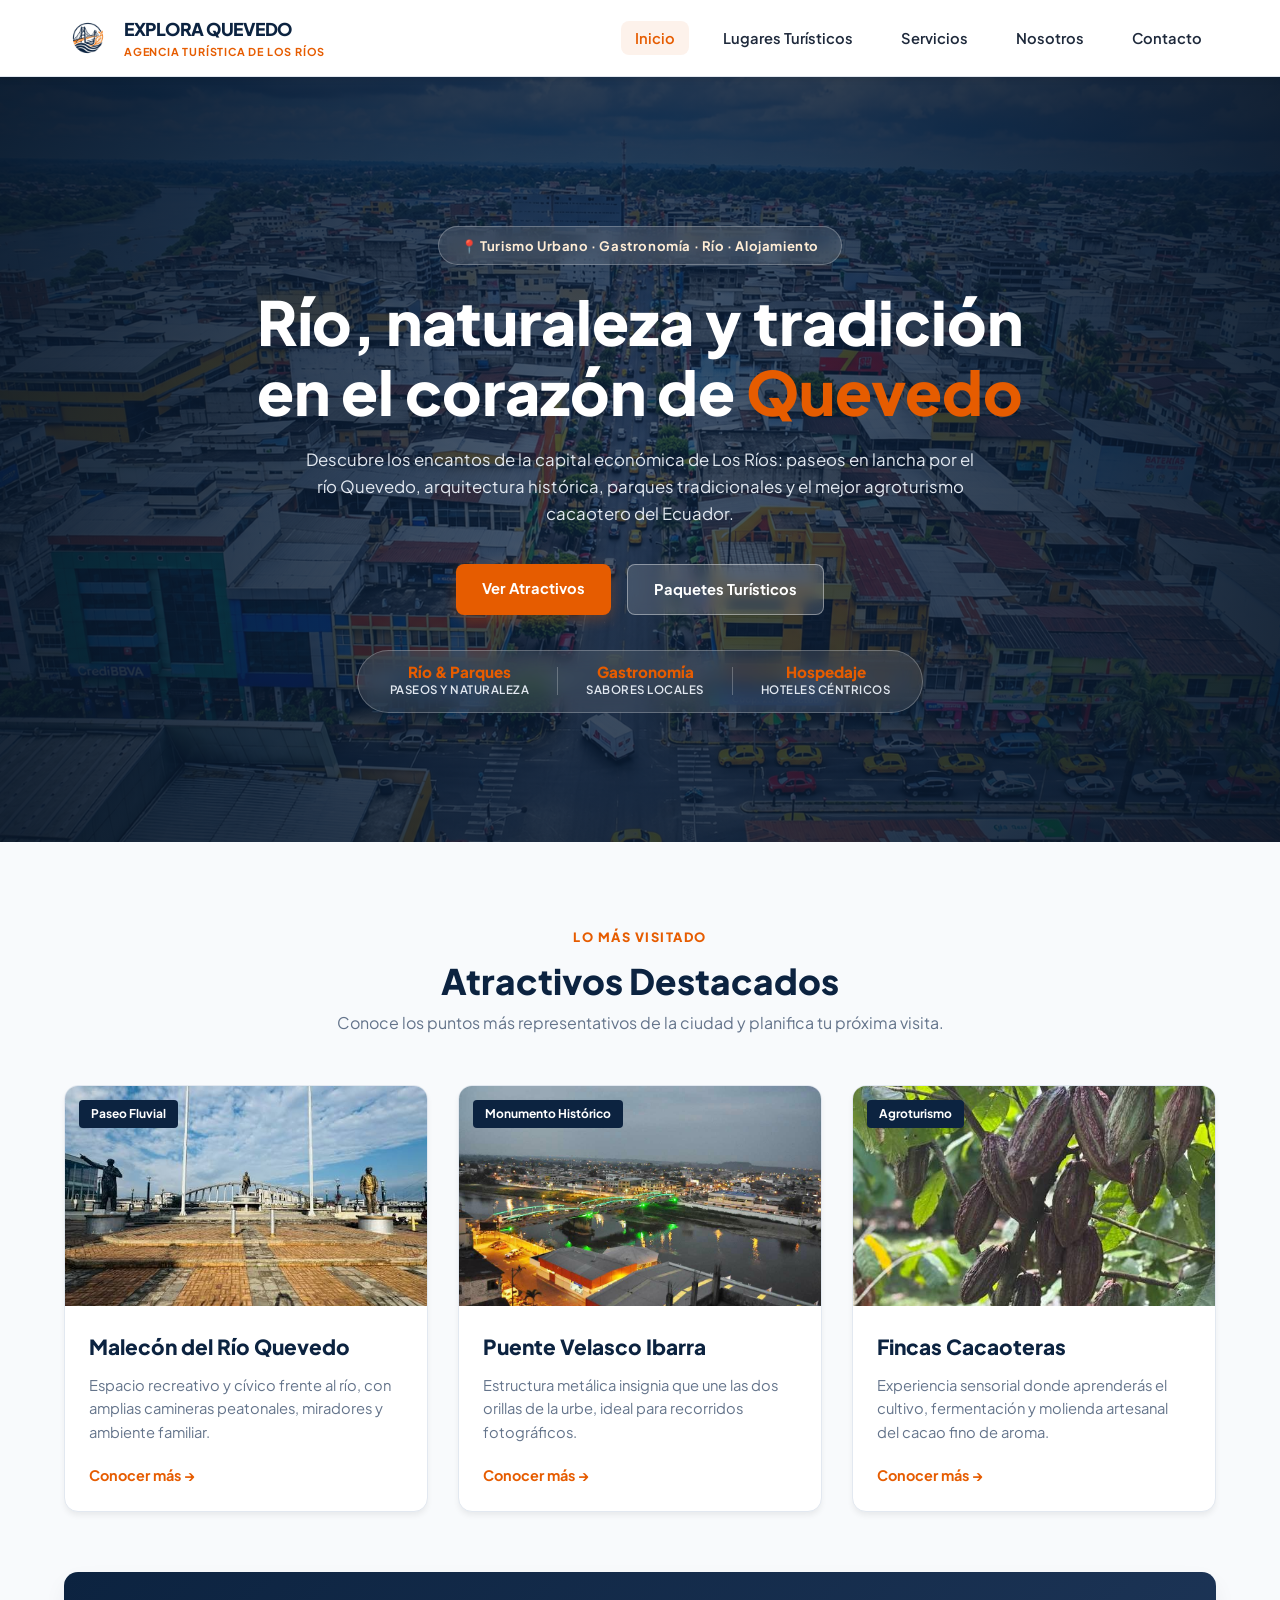
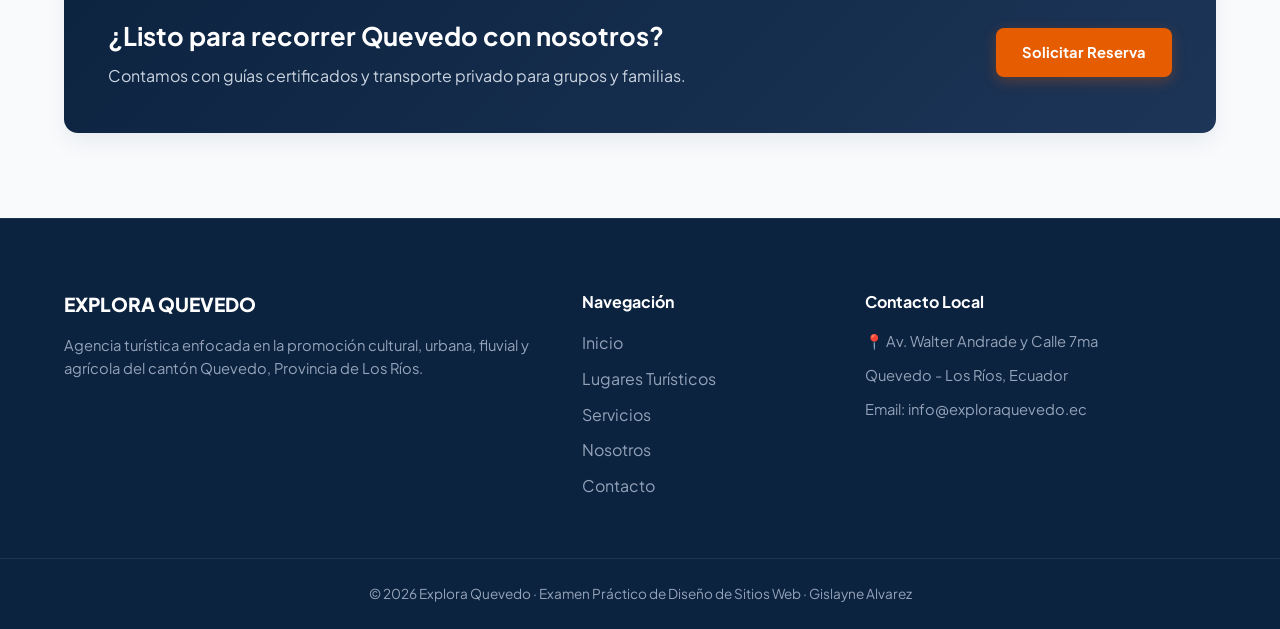
==== commit fb6f3c99: "CORREGIR ERRORES" ====
--- a/index.html
+++ b/index.html
@@ -42,6 +42,7 @@
         <p class="hero-description">
           Descubre los encantos de la capital económica de Los Ríos: paseos en lancha por el río Quevedo, arquitectura histórica, parques tradicionales y el mejor agroturismo cacaotero del Ecuador.
         </p>
+
         <div class="hero-buttons">
           <a href="destinos.html" class="btn-primary">Ver Atractivos</a>
           <a href="servicios.html" class="btn-secondary">Paquetes Turísticos</a>
--- a/css/styles.css
+++ b/css/styles.css
@@ -21,7 +21,9 @@
   --transition: all 0.3s cubic-bezier(0.2, 0.8, 0.2, 1);
 }
 
-/* RESET & MODELO DE CAJA */
+/* ===================================================
+   RESET Y MODELO DE CAJA
+   =================================================== */
 *, *::before, *::after {
   box-sizing: border-box;
   margin: 0;
@@ -67,7 +69,9 @@
   text-align: center;
 }
 
-/* ENCABEZADO Y NAVEGACIÓN */
+/* ===================================================
+   ENCABEZADO Y NAVEGACIÓN
+   =================================================== */
 .header-main {
   background-color: var(--bg-white);
   border-bottom: 1px solid var(--border-color);
@@ -142,7 +146,9 @@
   background-color: rgba(230, 92, 0, 0.08);
 }
 
-/* BOTONES */
+/* ===================================================
+   BOTONES
+   =================================================== */
 .btn-primary {
   display: inline-block;
   background-color: var(--accent-color);
@@ -187,15 +193,17 @@
   text-align: center;
 }
 
-/* HERO */
+/* ===================================================
+   HERO (PORTADA)
+   =================================================== */
 .hero-section {
   position: relative;
   background: 
     radial-gradient(circle at center, rgba(12, 35, 64, 0.72) 0%, rgba(8, 22, 40, 0.94) 100%),
     url('../images/hero.webp') center/cover no-repeat;
   color: var(--bg-white);
-  padding: 130px 20px 105px 20px;
-  min-height: 84vh;
+  padding: 120px 20px 100px 20px;
+  min-height: 85vh;
   text-align: center;
   display: flex;
   justify-content: center;
@@ -204,6 +212,7 @@
 
 .hero-content {
   max-width: 820px;
+  margin: 0 auto;
 }
 
 .hero-tag {
@@ -222,7 +231,7 @@
 }
 
 .hero-title {
-  font-size: clamp(2.4rem, 5vw, 3.8rem);
+  font-size: clamp(2.3rem, 5vw, 3.8rem);
   font-weight: 800;
   line-height: 1.15;
   margin-bottom: 20px;
@@ -233,7 +242,7 @@
 }
 
 .hero-description {
-  font-size: 1.1rem;
+  font-size: 1.05rem;
   color: #e2e8f0;
   max-width: 680px;
   margin: 0 auto 36px auto;
@@ -244,48 +253,62 @@
   gap: 16px;
   justify-content: center;
   flex-wrap: wrap;
-}
-
+  margin-bottom: 35px;
+}
+
+/* BARRA FLOTANTE DE EJES (FORZADA FLEX HORIZONTAL) */
 .hero-stats-strip {
-  display: inline-flex;
-  align-items: center;
-  justify-content: center;
-  background: rgba(255, 255, 255, 0.08);
-  border: 1px solid rgba(255, 255, 255, 0.18);
-  backdrop-filter: blur(10px);
-  padding: 12px 28px;
-  border-radius: 40px;
-  margin-top: 38px;
-  gap: 24px;
+  display: flex !important;
+  flex-direction: row !important;
+  align-items: center !important;
+  justify-content: center !important;
+  background: rgba(255, 255, 255, 0.1) !important;
+  border: 1px solid rgba(255, 255, 255, 0.25) !important;
+  backdrop-filter: blur(10px) !important;
+  -webkit-backdrop-filter: blur(10px) !important;
+  padding: 12px 32px !important;
+  border-radius: 50px !important;
+  margin: 0 auto !important;
+  width: fit-content !important;
+  gap: 28px !important;
 }
 
 .stat-pill {
-  text-align: center;
+  display: flex !important;
+  flex-direction: column !important;
+  align-items: center !important;
+  text-align: center !important;
 }
 
 .stat-pill strong {
-  display: block;
-  font-size: 1.05rem;
-  font-weight: 800;
-  color: var(--accent-color);
-  line-height: 1.2;
+  display: block !important;
+  font-size: 0.95rem !important;
+  font-weight: 800 !important;
+  color: var(--accent-color) !important;
+  line-height: 1.2 !important;
+  white-space: nowrap !important;
 }
 
 .stat-pill span {
-  font-size: 0.74rem;
-  color: #cbd5e1;
-  font-weight: 600;
-  text-transform: uppercase;
-  letter-spacing: 0.5px;
+  display: block !important;
+  font-size: 0.72rem !important;
+  color: #e2e8f0 !important;
+  font-weight: 600 !important;
+  text-transform: uppercase !important;
+  letter-spacing: 0.5px !important;
+  white-space: nowrap !important;
 }
 
 .stat-separator {
-  width: 1px;
-  height: 28px;
-  background-color: rgba(255, 255, 255, 0.2);
-}
-
-/* ENCABEZADOS DE PÁGINA */
+  display: block !important;
+  width: 1px !important;
+  height: 28px !important;
+  background-color: rgba(255, 255, 255, 0.25) !important;
+}
+
+/* ===================================================
+   ENCABEZADOS DE PÁGINA
+   =================================================== */
 .page-banner {
   background: linear-gradient(135deg, var(--primary-color), var(--primary-light));
   color: var(--bg-white);
@@ -330,7 +353,9 @@
   font-size: 1rem;
 }
 
-/* CARDS EN INDEX */
+/* ===================================================
+   CARDS EN INDEX
+   =================================================== */
 .featured-section {
   padding: 85px 0;
 }
@@ -442,7 +467,9 @@
   color: #cbd5e1;
 }
 
-/* DESTINOS */
+/* ===================================================
+   DESTINOS (PÁGINA 2 - 6 ATRACTIVOS)
+   =================================================== */
 .places-section {
   padding: 85px 0;
 }
@@ -540,7 +567,9 @@
   padding: 10px 20px;
 }
 
-/* SERVICIOS / PAQUETES */
+/* ===================================================
+   SERVICIOS (PÁGINA 3 - 4 PAQUETES)
+   =================================================== */
 .pricing-section {
   padding: 85px 0;
 }
@@ -665,7 +694,9 @@
   text-align: center;
 }
 
-/* NOSOTROS */
+/* ===================================================
+   NOSOTROS (PÁGINA 4)
+   =================================================== */
 .about-section {
   padding: 85px 0;
 }
@@ -784,7 +815,9 @@
   color: var(--text-muted);
 }
 
-/* CONTACTO */
+/* ===================================================
+   CONTACTO (PÁGINA 5)
+   =================================================== */
 .contact-section {
   padding: 85px 0;
 }
@@ -931,7 +964,9 @@
   margin-bottom: 24px;
 }
 
-/* FOOTER */
+/* ===================================================
+   FOOTER
+   =================================================== */
 .footer-main {
   background-color: var(--primary-color);
   color: #94a3b8;
@@ -981,7 +1016,9 @@
   font-size: 0.85rem;
 }
 
-/* RESPONSIVE */
+/* ===================================================
+   RESPONSIVE (MEDIA QUERIES)
+   =================================================== */
 @media (max-width: 900px) {
   .header-container {
     flex-direction: column;
@@ -1007,11 +1044,22 @@
     grid-template-columns: 1fr;
     text-align: center;
   }
+
+  .hero-stats-strip {
+    flex-direction: column !important;
+    gap: 14px !important;
+    border-radius: var(--radius-md) !important;
+    padding: 18px 24px !important;
+  }
+
+  .stat-separator {
+    display: none !important;
+  }
 }
 
 @media (max-width: 600px) {
   .hero-title {
-    font-size: 2.2rem;
+    font-size: 2.1rem;
   }
 
   .hero-buttons {
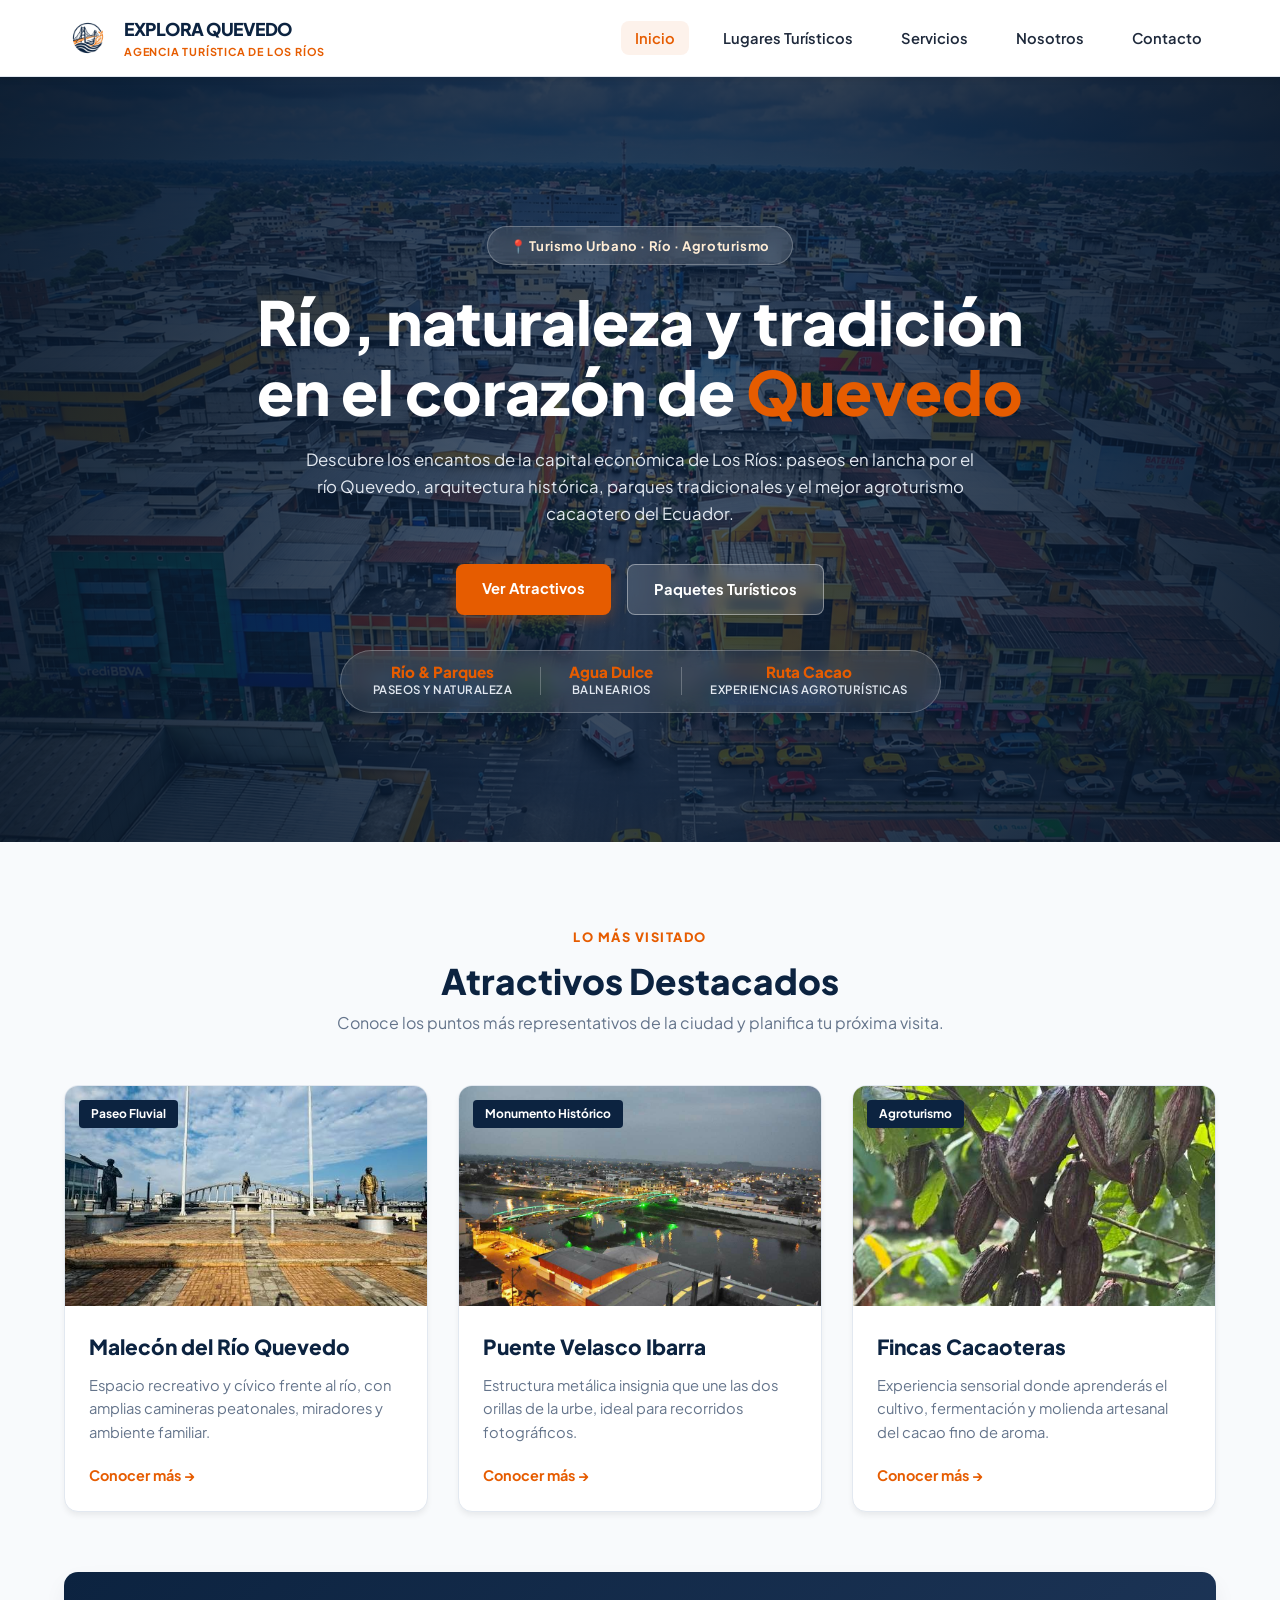
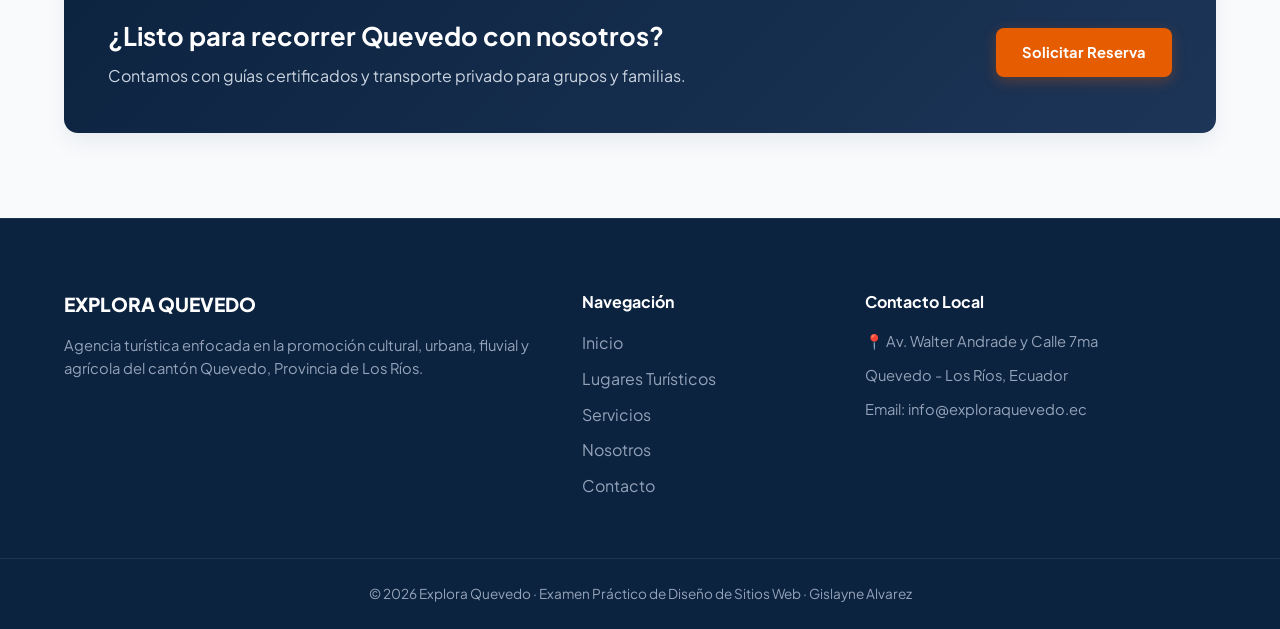
==== commit 1649e855: "MEJORANDO PAGINA" ====
--- a/index.html
+++ b/index.html
@@ -37,7 +37,7 @@
   <main>
     <section class="hero-section">
       <div class="hero-content">
-        <span class="hero-tag">📍 Turismo Urbano · Gastronomía · Río · Alojamiento</span>
+        <span class="hero-tag">📍 Turismo Urbano  · Río · Agroturismo</span>
         <h1 class="hero-title">Río, naturaleza y tradición en el corazón de <span>Quevedo</span></h1>
         <p class="hero-description">
           Descubre los encantos de la capital económica de Los Ríos: paseos en lancha por el río Quevedo, arquitectura histórica, parques tradicionales y el mejor agroturismo cacaotero del Ecuador.
@@ -55,13 +55,13 @@
           </div>
           <div class="stat-separator"></div>
           <div class="stat-pill">
-            <strong>Gastronomía</strong>
-            <span>Sabores Locales</span>
+            <strong>Agua Dulce</strong>
+            <span>Balnearios</span>
           </div>
           <div class="stat-separator"></div>
           <div class="stat-pill">
-            <strong>Hospedaje</strong>
-            <span>Hoteles Céntricos</span>
+            <strong>Ruta Cacao</strong>
+            <span>Experiencias Agroturísticas</span>
           </div>
         </div>
       </div>
